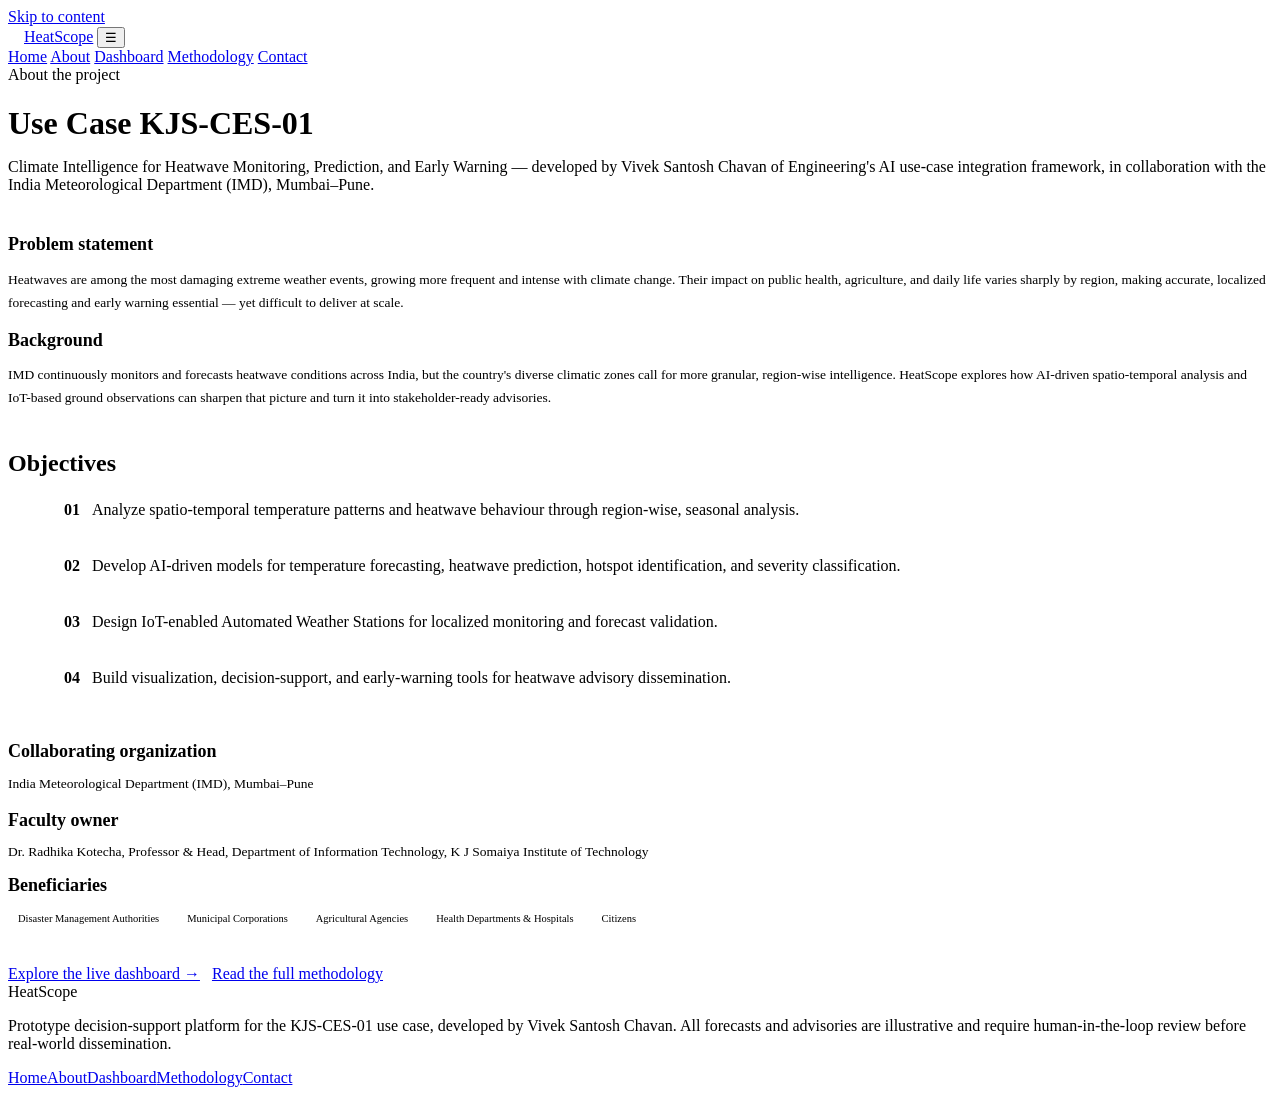
==== about.html @ 1d0b04e9 "Add files via upload" ====
<!DOCTYPE html>
<html lang="en">
<head>
<meta charset="UTF-8">
<meta name="viewport" content="width=device-width, initial-scale=1.0">
<title>About — HeatScope</title>
<link rel="preconnect" href="https://fonts.googleapis.com">
<link href="https://fonts.googleapis.com/css2?family=Sora:wght@500;600;700;800&family=Inter:wght@400;500;600&family=JetBrains+Mono:wght@400;500;600&display=swap" rel="stylesheet">
<link rel="stylesheet" href="assets/styles.css">
<style>
.obj-list{display:flex;flex-direction:column;gap:10px;margin-top:10px;}
.obj-list li{list-style:none;display:flex;gap:12px;padding:14px 16px;background:var(--panel);border:1px solid var(--border-soft);border-radius:12px;}
.obj-list b.n{font-family:var(--mono);color:var(--plasma);flex-shrink:0;}
.tag-row{display:flex;flex-wrap:wrap;gap:8px;margin-top:12px;}
.tag{font-family:var(--mono);font-size:10.5px;padding:5px 10px;border-radius:16px;background:var(--panel);border:1px solid var(--border-soft);color:var(--text-dim);}
</style>
</head>
<body>
<a class="skip-link" href="#main">Skip to content</a>
<nav class="topnav">
  <div class="nav-inner">
    <a class="nav-brand" href="index.html"><span class="nav-mark"><svg width="16" height="16" viewBox="0 0 24 24" fill="none"><path d="M12 2v6M12 16v6M4.2 4.2l4.2 4.2M15.6 15.6l4.2 4.2M2 12h6M16 12h6M4.2 19.8l4.2-4.2M15.6 8.4l4.2-4.2" stroke="#fff" stroke-width="1.8" stroke-linecap="round"/><circle cx="12" cy="12" r="3.4" fill="#fff"/></svg></span>HeatScope</a>
    <button class="nav-toggle" id="navToggle" aria-label="Toggle menu" aria-expanded="false">☰</button>
    <div class="nav-links" id="navLinks">
      <a href="index.html">Home</a>
      <a href="about.html" class="active">About</a>
      <a href="dashboard.html">Dashboard</a>
      <a href="methodology.html">Methodology</a>
      <a href="contact.html">Contact</a>
    </div>
  </div>
</nav>

<main id="main">
  <div class="shell section">
    <div class="eyebrow">About the project</div>
    <h1 class="h1" style="margin-bottom:14px;">Use Case KJS-CES-01</h1>
    <p class="lead">Climate Intelligence for Heatwave Monitoring, Prediction, and Early Warning — developed by Vivek Santosh Chavan of Engineering's AI use-case integration framework, in collaboration with the India Meteorological Department (IMD), Mumbai–Pune.</p>

    <div class="grid-2" style="margin-top:40px;align-items:start;">
      <div class="card">
        <h2 class="h2" style="font-size:18px;margin-bottom:10px;">Problem statement</h2>
        <p class="muted" style="line-height:1.7;font-size:13.5px;">Heatwaves are among the most damaging extreme weather events, growing more frequent and intense with climate change. Their impact on public health, agriculture, and daily life varies sharply by region, making accurate, localized forecasting and early warning essential — yet difficult to deliver at scale.</p>
      </div>
      <div class="card">
        <h2 class="h2" style="font-size:18px;margin-bottom:10px;">Background</h2>
        <p class="muted" style="line-height:1.7;font-size:13.5px;">IMD continuously monitors and forecasts heatwave conditions across India, but the country's diverse climatic zones call for more granular, region-wise intelligence. HeatScope explores how AI-driven spatio-temporal analysis and IoT-based ground observations can sharpen that picture and turn it into stakeholder-ready advisories.</p>
      </div>
    </div>

    <div style="margin-top:40px;">
      <h2 class="h2" style="margin-bottom:6px;">Objectives</h2>
      <ul class="obj-list">
        <li><b class="n">01</b><span>Analyze spatio-temporal temperature patterns and heatwave behaviour through region-wise, seasonal analysis.</span></li>
        <li><b class="n">02</b><span>Develop AI-driven models for temperature forecasting, heatwave prediction, hotspot identification, and severity classification.</span></li>
        <li><b class="n">03</b><span>Design IoT-enabled Automated Weather Stations for localized monitoring and forecast validation.</span></li>
        <li><b class="n">04</b><span>Build visualization, decision-support, and early-warning tools for heatwave advisory dissemination.</span></li>
      </ul>
    </div>

    <div class="grid-2" style="margin-top:40px;">
      <div class="card">
        <h2 class="h2" style="font-size:18px;margin-bottom:8px;">Collaborating organization</h2>
        <p class="muted" style="font-size:13.5px;">India Meteorological Department (IMD), Mumbai–Pune</p>
        <h2 class="h2" style="font-size:18px;margin:18px 0 8px;">Faculty owner</h2>
        <p class="muted" style="font-size:13.5px;">Dr. Radhika Kotecha, Professor &amp; Head, Department of Information Technology, K J Somaiya Institute of Technology</p>
      </div>
      <div class="card">
        <h2 class="h2" style="font-size:18px;margin-bottom:8px;">Beneficiaries</h2>
        <div class="tag-row">
          <span class="tag">Disaster Management Authorities</span>
          <span class="tag">Municipal Corporations</span>
          <span class="tag">Agricultural Agencies</span>
          <span class="tag">Health Departments &amp; Hospitals</span>
          <span class="tag">Citizens</span>
        </div>
      </div>
    </div>

    <div class="hero-cta" style="display:flex;gap:12px;margin-top:36px;">
      <a class="btn btn-primary" href="dashboard.html">Explore the live dashboard →</a>
      <a class="btn btn-ghost" href="methodology.html">Read the full methodology</a>
    </div>
  </div>
</main>

<footer>
  <div class="foot-inner">
    <div>
      <div class="nav-brand" style="margin-bottom:8px;">HeatScope</div>
      <p>Prototype decision-support platform for the KJS-CES-01 use case, developed by Vivek Santosh Chavan. All forecasts and advisories are illustrative and require human-in-the-loop review before real-world dissemination.</p>
    </div>
    <div class="foot-links">
      <a href="index.html">Home</a><a href="about.html">About</a><a href="dashboard.html">Dashboard</a><a href="methodology.html">Methodology</a><a href="contact.html">Contact</a>
    </div>
  </div>
</footer>
<script src="assets/nav.js"></script>
</body>
</html>
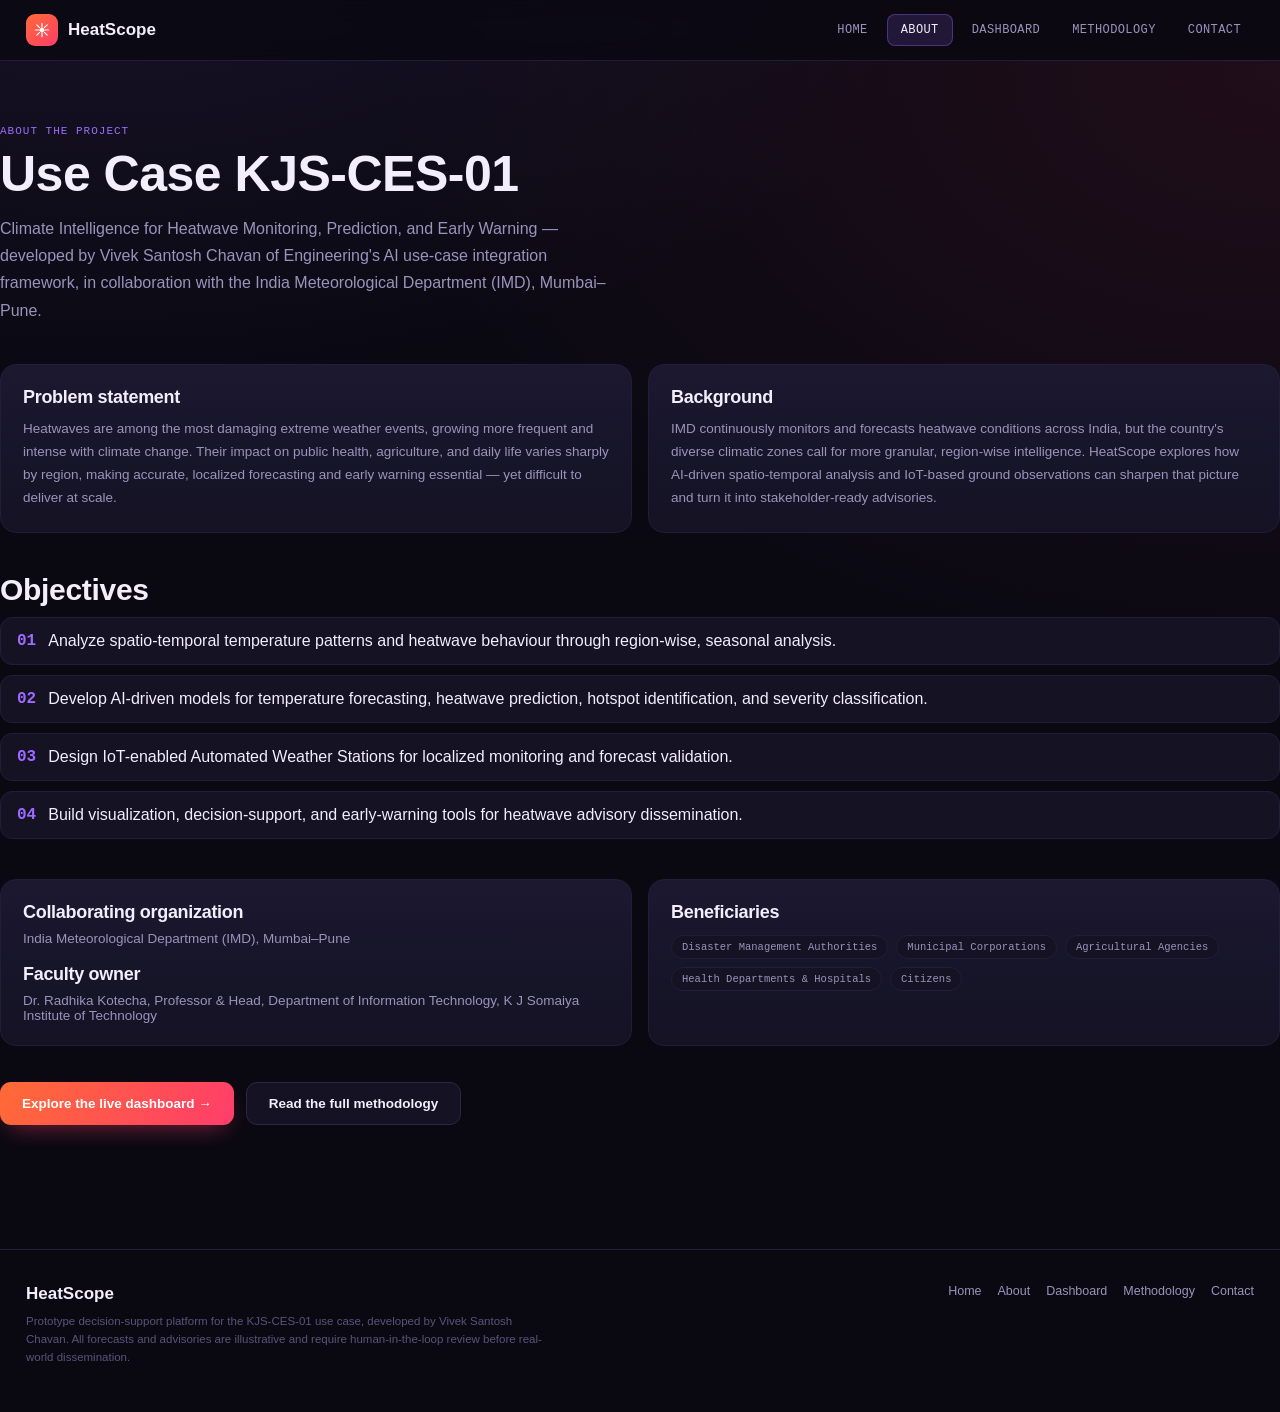
==== commit 8fbf0e51: "Update about.html" ====
--- a/about.html
+++ b/about.html
@@ -1,12 +1,21 @@
 <!DOCTYPE html>
 <html lang="en">
 <head>
+  <!-- Google tag (gtag.js) -->
+<script async src="https://www.googletagmanager.com/gtag/js?id=G-BLM8X8SQ09"></script>
+<script>
+  window.dataLayer = window.dataLayer || [];
+  function gtag(){dataLayer.push(arguments);}
+  gtag('js', new Date());
+
+  gtag('config', 'G-BLM8X8SQ09');
+</script>
 <meta charset="UTF-8">
 <meta name="viewport" content="width=device-width, initial-scale=1.0">
 <title>About — HeatScope</title>
 <link rel="preconnect" href="https://fonts.googleapis.com">
 <link href="https://fonts.googleapis.com/css2?family=Sora:wght@500;600;700;800&family=Inter:wght@400;500;600&family=JetBrains+Mono:wght@400;500;600&display=swap" rel="stylesheet">
-<link rel="stylesheet" href="assets/styles.css">
+<link rel="stylesheet" href="styles.css">
 <style>
 .obj-list{display:flex;flex-direction:column;gap:10px;margin-top:10px;}
 .obj-list li{list-style:none;display:flex;gap:12px;padding:14px 16px;background:var(--panel);border:1px solid var(--border-soft);border-radius:12px;}
@@ -95,6 +104,6 @@
     </div>
   </div>
 </footer>
-<script src="assets/nav.js"></script>
+<script src="nav.js"></script>
 </body>
 </html>
--- a/styles.css
+++ b/styles.css
@@ -0,0 +1,86 @@
+/* ===== HeatScope shared site styles ===== */
+:root{
+  --bg:#0A0912; --panel:#141223; --panel-2:#1B1830; --border:#2B2646; --border-soft:#211D3A;
+  --text:#F2EEFB; --text-dim:#9A93BC; --text-faint:#59537C;
+  --ember:#FF6B35; --magma:#FF3D6B; --watch:#FFB020; --good:#33DE9B; --cool:#4EA1FF; --plasma:#9D6BFF;
+  --radius:16px; --disp:'Sora',sans-serif; --sans:'Inter',sans-serif; --mono:'JetBrains Mono',monospace;
+}
+*{box-sizing:border-box;margin:0;padding:0;}
+html{scroll-behavior:smooth;}
+body{
+  background:
+    radial-gradient(ellipse 900px 500px at 8% -8%, rgba(157,107,255,.10), transparent),
+    radial-gradient(ellipse 900px 600px at 100% 5%, rgba(255,61,107,.09), transparent), var(--bg);
+  color:var(--text); font-family:var(--sans); min-height:100vh;
+}
+::selection{background:var(--plasma);color:#fff;}
+a{color:inherit;text-decoration:none;}
+button{font-family:inherit;cursor:pointer;}
+:focus-visible{outline:2px solid var(--plasma);outline-offset:2px;}
+img{max-width:100%;display:block;}
+.shell{max-width:1280px;margin:0 auto;padding:0 26px;}
+
+/* ===== Nav ===== */
+.topnav{position:sticky;top:0;z-index:50;background:rgba(10,9,18,.85);backdrop-filter:blur(10px);border-bottom:1px solid var(--border-soft);}
+.nav-inner{max-width:1280px;margin:0 auto;padding:14px 26px;display:flex;align-items:center;justify-content:space-between;gap:20px;}
+.nav-brand{display:flex;align-items:center;gap:10px;font-family:var(--disp);font-weight:800;font-size:17px;flex-shrink:0;}
+.nav-mark{width:32px;height:32px;border-radius:9px;background:linear-gradient(140deg,var(--ember),var(--magma));display:flex;align-items:center;justify-content:center;flex-shrink:0;}
+.nav-links{display:flex;gap:6px;align-items:center;}
+.nav-links a{font-family:var(--mono);font-size:12px;text-transform:uppercase;letter-spacing:.4px;color:var(--text-dim);padding:8px 13px;border-radius:8px;transition:.15s;}
+.nav-links a:hover{color:var(--text);background:rgba(255,255,255,.04);}
+.nav-links a.active{color:var(--text);background:rgba(157,107,255,.16);border:1px solid rgba(157,107,255,.35);}
+.nav-toggle{display:none;background:none;border:1px solid var(--border-soft);border-radius:8px;color:var(--text);width:38px;height:38px;font-size:18px;}
+@media (max-width:820px){
+  .nav-toggle{display:block;}
+  .nav-links{position:absolute;top:100%;left:0;right:0;background:var(--panel);border-bottom:1px solid var(--border-soft);flex-direction:column;align-items:stretch;gap:2px;padding:10px;display:none;}
+  .nav-links.open{display:flex;}
+  .nav-links a{padding:12px 14px;}
+}
+
+/* ===== Buttons ===== */
+.btn{display:inline-flex;align-items:center;justify-content:center;gap:8px;padding:13px 22px;border-radius:11px;border:none;font-weight:700;font-size:13.5px;font-family:var(--sans);transition:transform .12s,box-shadow .12s;}
+.btn:hover{transform:translateY(-1px);}
+.btn-primary{background:linear-gradient(120deg,var(--ember),var(--magma));color:#fff;box-shadow:0 10px 24px -10px rgba(255,61,107,.55);}
+.btn-ghost{background:var(--panel);border:1px solid var(--border);color:var(--text);}
+.btn-ghost:hover{border-color:var(--plasma);}
+.btn-block{width:100%;}
+
+/* ===== Cards / sections ===== */
+.card{background:linear-gradient(180deg,var(--panel-2),var(--panel));border:1px solid var(--border-soft);border-radius:var(--radius);padding:22px;}
+.section{padding:64px 0;}
+.eyebrow{font-family:var(--mono);font-size:11px;text-transform:uppercase;letter-spacing:1px;color:var(--plasma);margin-bottom:10px;}
+.h1{font-family:var(--disp);font-weight:800;font-size:clamp(30px,5vw,50px);line-height:1.08;letter-spacing:-.5px;}
+.h2{font-family:var(--disp);font-weight:700;font-size:clamp(22px,3vw,30px);letter-spacing:-.3px;}
+.lead{color:var(--text-dim);font-size:16px;line-height:1.7;max-width:620px;}
+.muted{color:var(--text-dim);}
+.grid-2{display:grid;grid-template-columns:1fr 1fr;gap:16px;}
+.grid-3{display:grid;grid-template-columns:repeat(3,1fr);gap:16px;}
+.grid-4{display:grid;grid-template-columns:repeat(4,1fr);gap:14px;}
+@media (max-width:900px){.grid-3,.grid-4{grid-template-columns:repeat(2,1fr);}}
+@media (max-width:600px){.grid-2,.grid-3,.grid-4{grid-template-columns:1fr;}}
+
+/* ===== Footer ===== */
+footer{border-top:1px solid var(--border-soft);margin-top:60px;padding:34px 0 40px;}
+.foot-inner{max-width:1280px;margin:0 auto;padding:0 26px;display:flex;justify-content:space-between;gap:24px;flex-wrap:wrap;}
+.foot-links{display:flex;gap:16px;flex-wrap:wrap;}
+.foot-links a{font-size:12.5px;color:var(--text-dim);}
+.foot-links a:hover{color:var(--plasma);}
+footer p{font-size:11.5px;color:var(--text-faint);max-width:520px;line-height:1.6;}
+
+/* ===== Forms ===== */
+.field{margin-bottom:16px;}
+.field label{display:block;font-family:var(--mono);font-size:10.5px;text-transform:uppercase;letter-spacing:.5px;color:var(--text-faint);margin-bottom:7px;}
+.field input,.field select,.field textarea{
+  width:100%;padding:11px 13px;border-radius:9px;background:var(--panel);border:1px solid var(--border-soft);color:var(--text);font-family:var(--sans);font-size:13.5px;
+}
+.field input:focus,.field select:focus,.field textarea:focus{outline:none;border-color:var(--plasma);}
+.field .err{color:var(--magma);font-size:11px;margin-top:5px;display:none;font-family:var(--mono);}
+.field.invalid input,.field.invalid select,.field.invalid textarea{border-color:var(--magma);}
+.field.invalid .err{display:block;}
+.form-success{background:rgba(51,222,155,.09);border:1px solid rgba(51,222,155,.35);color:var(--good);padding:14px 16px;border-radius:10px;font-size:13px;display:none;}
+.form-success.show{display:block;}
+
+/* Skip link */
+.skip-link{position:absolute;left:-999px;top:0;background:var(--plasma);color:#fff;padding:10px 14px;border-radius:8px;z-index:200;}
+.skip-link:focus{left:14px;top:14px;}
+
